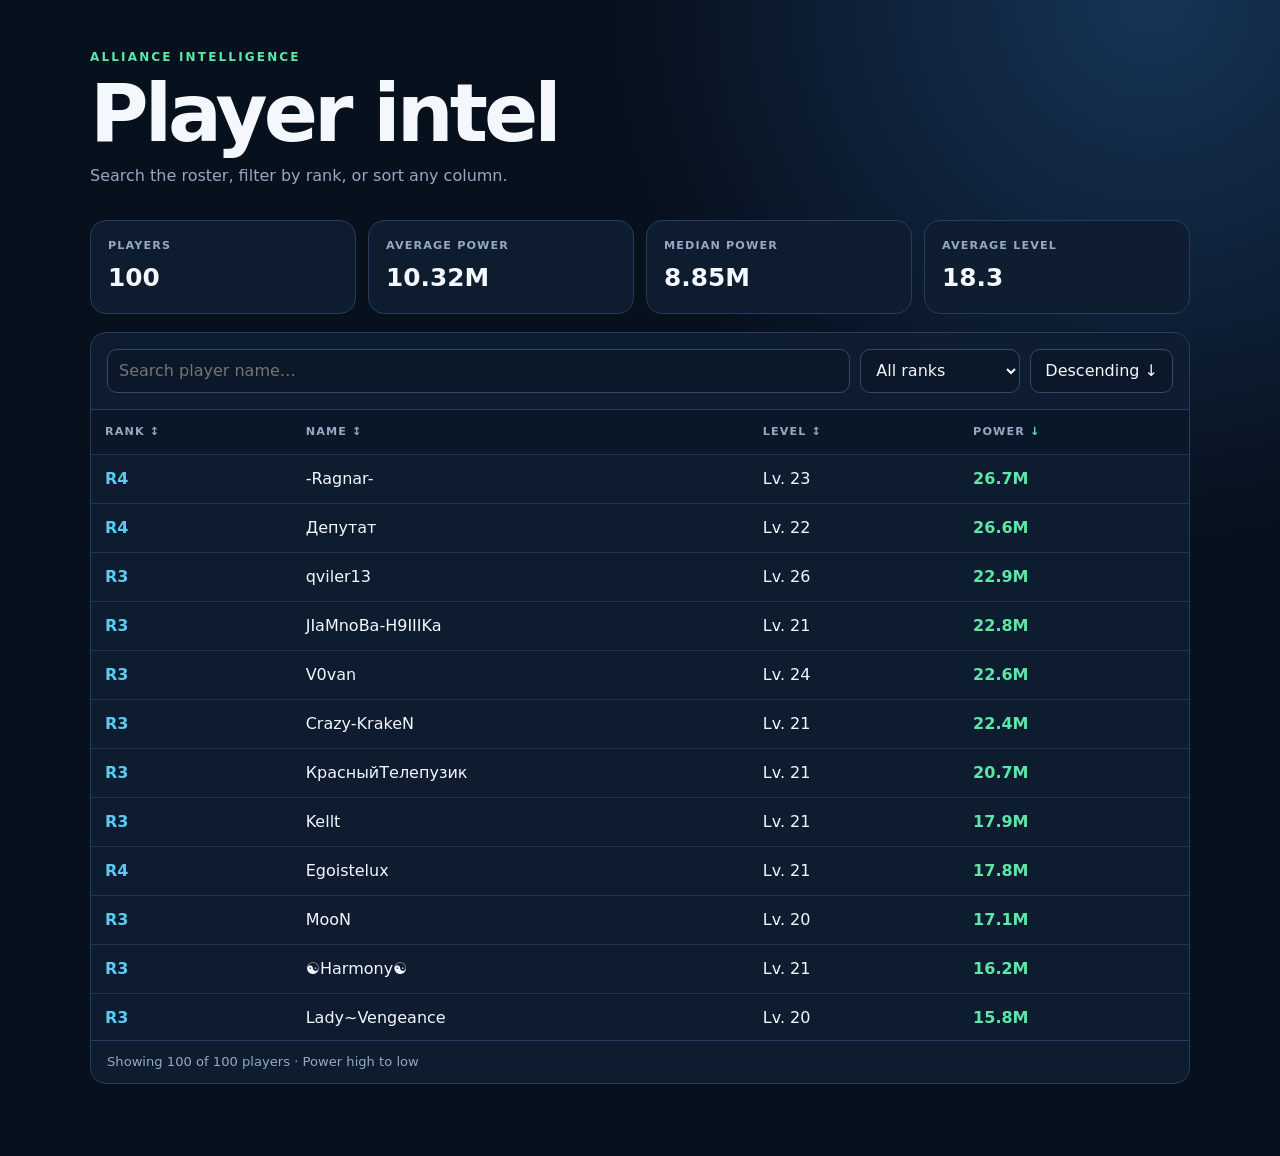
==== intel/index.html @ 38459a17 "Add sortable player intel page" ====
<!doctype html>
<html lang="en">
<head>
  <meta charset="utf-8">
  <meta name="viewport" content="width=device-width,initial-scale=1">
  <meta name="description" content="Sortable Z Route alliance player intel.">
  <link rel="icon" href="data:,">
  <title>Z Route Intel</title>
  <style>
    :root { color-scheme: dark; --bg:#07101d; --panel:#0f1d31; --line:#243c5d; --text:#f4f7fc; --muted:#95a8c4; --green:#5ee6a8; --cyan:#5bcaf2 }
    * { box-sizing:border-box }
    body { margin:0; min-width:320px; background:radial-gradient(circle at 90% 0, #173457 0, transparent 34rem),var(--bg); color:var(--text); font:16px/1.5 system-ui,-apple-system,"Segoe UI",sans-serif }
    main { width:min(1100px,calc(100% - 32px)); margin:auto; padding:48px 0 72px }
    .eyebrow { color:var(--green); font-size:.75rem; font-weight:800; letter-spacing:.18em; text-transform:uppercase }
    h1 { margin:8px 0 10px; font-size:clamp(2.5rem,7vw,5rem); line-height:1; letter-spacing:-.05em }
    .intro { margin:0 0 32px; color:var(--muted) }
    .metrics { display:grid; grid-template-columns:repeat(4,1fr); gap:12px; margin-bottom:18px }
    .metric,.panel { border:1px solid var(--line); border-radius:16px; background:rgba(15,29,49,.94) }
    .metric { padding:17px }
    .label { color:var(--muted); font-size:.7rem; font-weight:800; letter-spacing:.1em; text-transform:uppercase }
    .value { margin-top:4px; font-size:1.55rem; font-weight:800 }
    .panel { overflow:hidden }
    .controls { display:grid; grid-template-columns:minmax(180px,1fr) 160px auto; gap:10px; padding:16px; border-bottom:1px solid var(--line) }
    input,select,button { min-height:44px; border:1px solid #304b6c; border-radius:10px; background:#0b1829; color:var(--text); font:inherit }
    input,select { width:100%; padding:9px 11px }
    button { padding:9px 14px; cursor:pointer }
    button:hover { border-color:var(--cyan) }
    input:focus,select:focus,button:focus-visible { outline:2px solid var(--cyan); outline-offset:2px }
    .table-wrap { overflow:auto; max-height:70vh }
    table { width:100%; border-collapse:collapse; min-width:630px }
    th { position:sticky; top:0; z-index:1; padding:0; background:#0a1728; text-align:left }
    th button { width:100%; border:0; border-radius:0; background:transparent; color:var(--muted); font-size:.7rem; font-weight:800; letter-spacing:.1em; text-align:left; text-transform:uppercase }
    th button::after { content:" ↕" }
    th[aria-sort="ascending"] button::after { content:" ↑"; color:var(--green) }
    th[aria-sort="descending"] button::after { content:" ↓"; color:var(--green) }
    td { padding:12px 14px; border-top:1px solid #1d344f }
    tbody tr:hover { background:rgba(91,202,242,.05) }
    td:nth-child(3),td:nth-child(4) { font-variant-numeric:tabular-nums }
    .rank { color:var(--cyan); font-weight:800 }
    .power { color:var(--green); font-weight:750 }
    .status { margin:0; padding:11px 16px; border-top:1px solid var(--line); color:var(--muted); font-size:.82rem }
    .empty { padding:36px; color:var(--muted); text-align:center }
    @media (max-width:700px) { main{width:min(100% - 20px,1100px);padding-top:28px}.metrics{grid-template-columns:1fr 1fr}.controls{grid-template-columns:1fr 110px}.controls button{grid-column:1/-1}.table-wrap{max-height:none} }
  </style>
</head>
<body>
  <main>
    <div class="eyebrow">Alliance intelligence</div>
    <h1>Player intel</h1>
    <p class="intro">Search the roster, filter by rank, or sort any column.</p>

    <section class="metrics" aria-label="Roster metrics">
      <article class="metric"><div class="label">Players</div><div id="player-count" class="value"></div></article>
      <article class="metric"><div class="label">Average power</div><div id="average-power" class="value"></div></article>
      <article class="metric"><div class="label">Median power</div><div id="median-power" class="value"></div></article>
      <article class="metric"><div class="label">Average level</div><div id="average-level" class="value"></div></article>
    </section>

    <section class="panel" aria-label="Player roster">
      <div class="controls">
        <input id="search" type="search" placeholder="Search player name…" aria-label="Search player name">
        <select id="rank-filter" aria-label="Filter by rank">
          <option value="">All ranks</option><option>R5</option><option>R4</option><option>R3</option><option>R2</option><option>R1</option>
        </select>
        <button id="direction" type="button" aria-label="Reverse sort order">Descending ↓</button>
      </div>
      <div class="table-wrap">
        <table>
          <thead><tr>
            <th><button type="button" data-sort="rank">Rank</button></th>
            <th><button type="button" data-sort="name">Name</button></th>
            <th><button type="button" data-sort="level">Level</button></th>
            <th aria-sort="descending"><button type="button" data-sort="power">Power</button></th>
          </tr></thead>
          <tbody id="players"></tbody>
        </table>
      </div>
      <p id="status" class="status" aria-live="polite"></p>
    </section>
  </main>

  <script>
    const players = [
      ["R5","МатьСерверов~",20,12.4],
      ["R4","-Ragnar-",23,26.7],["R4","Egoistelux",21,17.8],["R4","Lordsnoy6",20,15.8],["R4","-Sunshine-",17,9.1],["R4","Депутат",22,26.6],
      ["R3","qviler13",26,22.9],["R3","Колчакъ",20,13.9],["R3","Виталик124",20,12.6],["R3","EHOT22",20,12.0],["R3","2Rist96",20,10.2],["R3","1Dark~King1",19,10.3],["R3","Yana163",19,8.0],["R3","AlexKiller",18,10.3],["R3","Легендарный",18,11.2],["R3","☯Harmony☯",21,16.2],["R3","Влад26",20,14.7],["R3","ViKki",20,9.5],["R3","Hooch",21,14.8],["R3","🤌Белочка🤌",19,11.8],["R3","САХАРОК161",20,13.2],["R3","денчик26",18,7.5],["R3","КрасныйТелепузик",21,20.7],["R3","Crazy-KrakeN",21,22.4],["R3","DenSibir",20,15.1],["R3","Lady~Vengeance",20,15.8],["R3","Egoistkalux",18,10.0],["R3","Мэмфис",18,12.6],["R3","MooN",20,17.1],["R3","V0van",24,22.6],["R3","TopOneSNG",18,6.1],["R3","харашо",17,9.2],["R3","Семь",20,14.9],["R3","Пилигрим",20,11.0],["R3","GROZZ",20,11.5],["R3","Kellt",21,17.9],["R3","Кот-Капоне🤝",18,6.8],["R3","JIaMnoBa-H9IIIKa",21,22.8],["R3","MONTER",19,11.9],["R3","Пулька-Шпулька",19,8.6],["R3","opexu",18,6.6],["R3","-PRETORIAN-",20,13.1],["R3","Artesska",18,8.4],["R3","Ruslan4ik228",18,12.8],["R3","alex6419",17,9.6],
      ["R2","♔ØŁ乇G♔",18,8.1],["R2","Bastian",18,5.3],["R2","Tirr",16,7.5],["R2","Шиш1986",15,8.3],["R2","MYROMEC",17,5.5],["R2","Egoist61",19,5.2],["R2","MonsterEnergy031",18,8.7],["R2","путятя",18,6.3],["R2","blikmax",19,9.2],["R2","АНАТОЛИЙ44",17,7.8],["R2","PIWTIPIWPIW",17,8.4],["R2","МакаЧленс",17,7.7],["R2","Kristinkka",15,4.9],["R2","кофеιη",16,4.3],["R2","Ömer16",18,8.1],["R2","NSA26",17,5.6],["R2","VezdexoD",17,10.4],["R2","Ромарио1987",18,7.3],["R2","•SunRay•",18,8.4],["R2","Alexbro",18,6.2],["R2","DIZELL",18,8.0],["R2","Umbrella",17,5.4],["R2","9миля",16,6.7],["R2","incitanem",20,12.1],["R2","тремар",18,10.4],["R2","Dobruy",20,10.8],["R2","Дминко",15,7.7],["R2","22ОТБМП55Бр",15,5.1],["R2","♔ARHØNT♔",17,5.8],["R2","Кэкусик",17,10.4],["R2","Колумб-Псков",19,6.2],["R2","says",18,6.5],
      ["R1","drKsen",21,15.2],["R1","VIsion",18,11.0],["R1","гнутый",18,6.3],["R1","MaríaAmarilla",17,8.6],["R1","горемуж",16,7.1],["R1","Tre3d3",15,7.4],["R1","dyhbvdfg",15,7.4],["R1","Noname669",17,7.3],["R1","meoook",15,4.6],["R1","татарин23408",19,10.0],["R1","ToKio",18,6.1],["R1","DrKiss",16,6.5],["R1","Karatel777",10,2.6],["R1","V1rtyoZ",20,15.1],["R1","Fenrir1488",17,9.9],["R1","SoriuGared",15,7.3],["R1","kbpf77",16,4.4],["R1","черныйкот",16,7.7],["R1","Ruha°",16,5.4],["R1","Evgenk0",15,6.0],["R1","Bizon33",17,5.9],["R1","Шершавый",17,9.0],["R1","Kulik72",17,8.0]
    ].map(([rank,name,level,power]) => ({rank,name,level,power}));

    const $ = id => document.getElementById(id);
    const powers = players.map(player => player.power).sort((a,b) => a-b);
    const average = values => values.reduce((sum,value) => sum + value,0) / values.length;
    const median = values => (values[(values.length - 1) >> 1] + values[values.length >> 1]) / 2;
    const power = value => `${value.toLocaleString(undefined,{maximumFractionDigits:2})}M`;
    let sort = "power", descending = true;

    if (players.length !== 100 || average(powers) !== 10.321 || median(powers) !== 8.85) throw new Error("Intel data self-check failed");
    $("player-count").textContent = players.length;
    $("average-power").textContent = power(average(powers));
    $("median-power").textContent = power(median(powers));
    $("average-level").textContent = average(players.map(player => player.level)).toFixed(1);

    function render() {
      const query = $("search").value.trim().toLocaleLowerCase();
      const rank = $("rank-filter").value;
      const visible = players.filter(player => (!rank || player.rank === rank) && (!query || player.name.toLocaleLowerCase().includes(query)));
      const direction = descending ? -1 : 1;
      visible.sort((a,b) => direction * (sort === "name" ? a.name.localeCompare(b.name) : sort === "rank" ? Number(a.rank.slice(1)) - Number(b.rank.slice(1)) : a[sort] - b[sort]) || a.name.localeCompare(b.name));
      $("players").innerHTML = visible.length ? visible.map(player => `<tr><td class="rank">${player.rank}</td><td></td><td>Lv. ${player.level}</td><td class="power">${power(player.power)}</td></tr>`).join("") : `<tr><td class="empty" colspan="4">No players match.</td></tr>`;
      visible.forEach((player,index) => $("players").rows[index].cells[1].textContent = player.name);
      $("status").textContent = `Showing ${visible.length} of ${players.length} players · ${sort[0].toUpperCase() + sort.slice(1)} ${descending ? "high to low" : "low to high"}`;
      document.querySelectorAll("th").forEach(th => th.removeAttribute("aria-sort"));
      document.querySelector(`[data-sort="${sort}"]`).parentElement.setAttribute("aria-sort",descending ? "descending" : "ascending");
      $("direction").textContent = descending ? "Descending ↓" : "Ascending ↑";
    }

    document.querySelectorAll("[data-sort]").forEach(button => button.addEventListener("click",() => {
      if (sort === button.dataset.sort) descending = !descending;
      else { sort = button.dataset.sort; descending = sort !== "name"; }
      render();
    }));
    $("direction").addEventListener("click",() => { descending = !descending; render(); });
    $("search").addEventListener("input",render);
    $("rank-filter").addEventListener("change",render);
    render();
  </script>
</body>
</html>
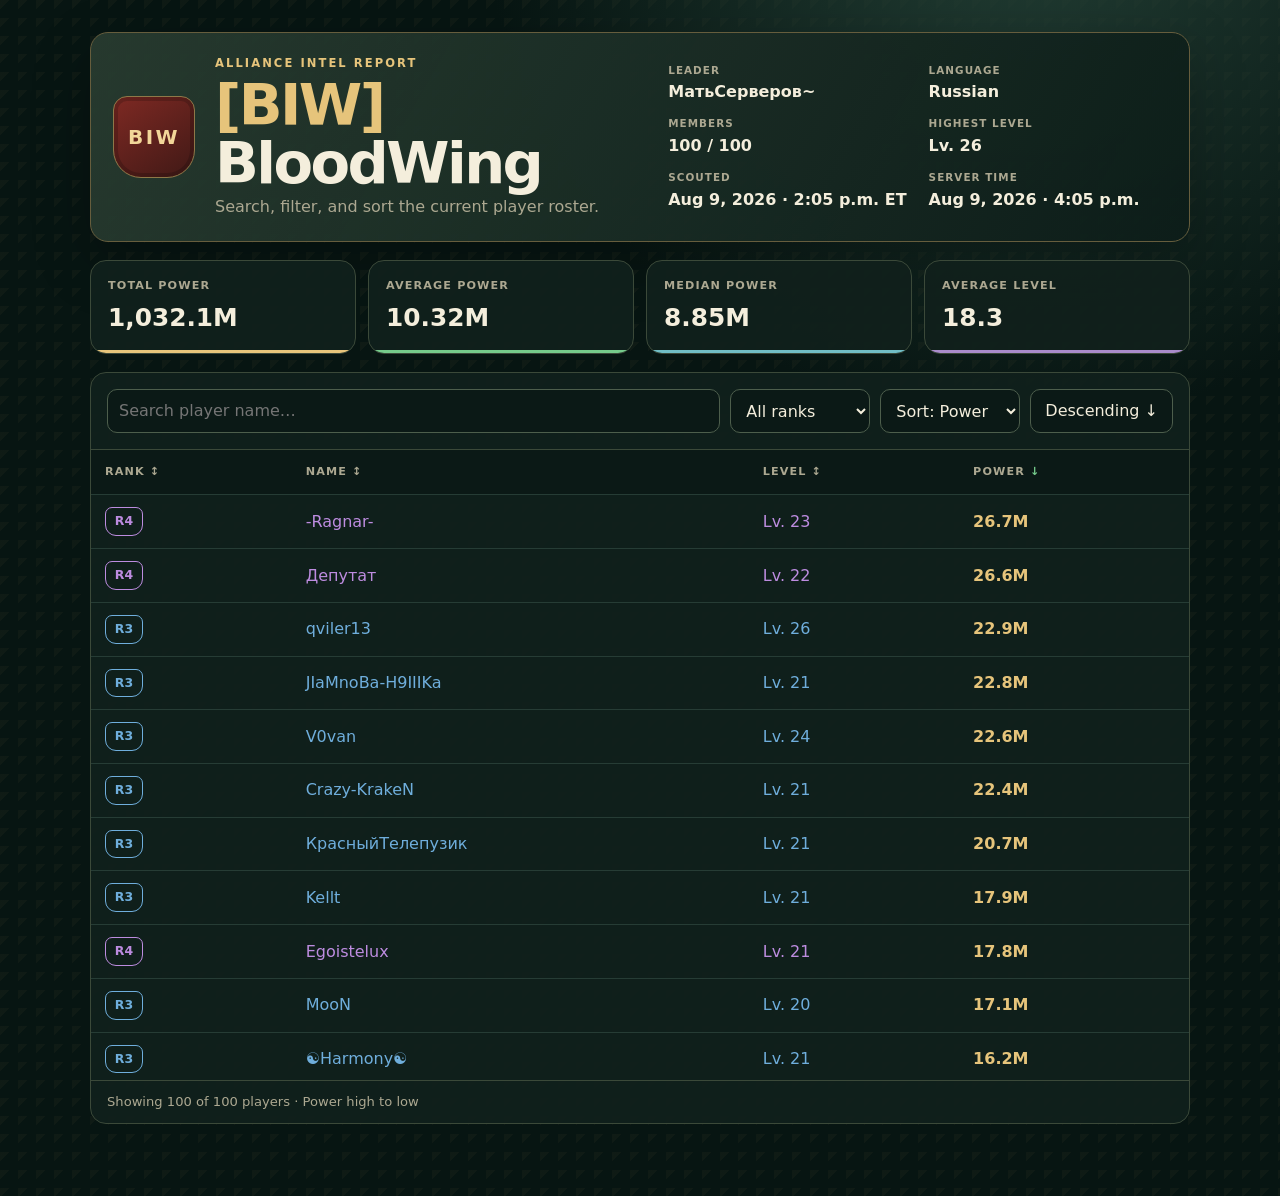
==== commit 9b42d766: "Improve mobile alliance intel design" ====
--- a/intel/index.html
+++ b/intel/index.html
@@ -3,54 +3,102 @@
 <head>
   <meta charset="utf-8">
   <meta name="viewport" content="width=device-width,initial-scale=1">
-  <meta name="description" content="Sortable Z Route alliance player intel.">
+  <meta name="description" content="Sortable BloodWing alliance player intel for Z Route.">
   <link rel="icon" href="data:,">
-  <title>Z Route Intel</title>
+  <title>[BIW] BloodWing Alliance Intel</title>
   <style>
-    :root { color-scheme: dark; --bg:#07101d; --panel:#0f1d31; --line:#243c5d; --text:#f4f7fc; --muted:#95a8c4; --green:#5ee6a8; --cyan:#5bcaf2 }
+    :root { color-scheme: dark; --bg:#071512; --panel:#10201c; --panel-2:#152923; --line:#3b4939; --text:#f4eedc; --muted:#aca891; --gold:#e6c47b; --green:#75ca8b; --cyan:#70bdc5 }
     * { box-sizing:border-box }
-    body { margin:0; min-width:320px; background:radial-gradient(circle at 90% 0, #173457 0, transparent 34rem),var(--bg); color:var(--text); font:16px/1.5 system-ui,-apple-system,"Segoe UI",sans-serif }
-    main { width:min(1100px,calc(100% - 32px)); margin:auto; padding:48px 0 72px }
-    .eyebrow { color:var(--green); font-size:.75rem; font-weight:800; letter-spacing:.18em; text-transform:uppercase }
-    h1 { margin:8px 0 10px; font-size:clamp(2.5rem,7vw,5rem); line-height:1; letter-spacing:-.05em }
-    .intro { margin:0 0 32px; color:var(--muted) }
+    html { overflow-x:hidden }
+    body { margin:0; min-width:320px; background:radial-gradient(circle at 80% -10%,#244036 0,transparent 34rem),linear-gradient(135deg,rgba(230,196,123,.035) 25%,transparent 25%) 0 0/18px 18px,var(--bg); color:var(--text); font:16px/1.5 system-ui,-apple-system,"Segoe UI",sans-serif }
+    main { width:min(1100px,calc(100% - 32px)); margin:auto; padding:32px 0 72px }
+    .masthead { display:grid; grid-template-columns:auto 1fr auto; gap:20px; align-items:center; margin-bottom:18px; padding:22px; border:1px solid #665d3d; border-radius:18px; background:linear-gradient(120deg,rgba(39,58,47,.98),rgba(12,29,25,.96)); box-shadow:0 20px 60px rgba(0,0,0,.24) }
+    .insignia { display:grid; width:82px; height:82px; place-items:center; border:1px solid #8e7848; border-radius:14px 14px 28px 28px; background:linear-gradient(145deg,#7e2923,#401916); color:#f2d699; font-size:1.25rem; font-weight:900; letter-spacing:.12em; box-shadow:inset 0 0 0 4px rgba(0,0,0,.18) }
+    .eyebrow { color:var(--gold); font-size:.72rem; font-weight:850; letter-spacing:.18em; text-transform:uppercase }
+    h1 { margin:5px 0 3px; font-size:clamp(2rem,5vw,3.6rem); line-height:1; letter-spacing:-.045em }
+    h1 span { color:var(--gold) }
+    .intro { margin:0; color:var(--muted) }
+    .identity { display:grid; grid-template-columns:repeat(2,minmax(110px,1fr)); gap:12px 22px; margin:0 }
+    .identity div { min-width:0 }
+    .identity dt { color:var(--muted); font-size:.65rem; font-weight:800; letter-spacing:.1em; text-transform:uppercase }
+    .identity dd { margin:2px 0 0; font-weight:800; overflow-wrap:anywhere }
     .metrics { display:grid; grid-template-columns:repeat(4,1fr); gap:12px; margin-bottom:18px }
-    .metric,.panel { border:1px solid var(--line); border-radius:16px; background:rgba(15,29,49,.94) }
-    .metric { padding:17px }
+    .metric,.panel { border:1px solid var(--line); border-radius:16px; background:rgba(16,32,28,.95) }
+    .metric { position:relative; overflow:hidden; padding:17px }
+    .metric::after { content:""; position:absolute; inset:auto 0 0; height:3px; background:var(--gold) }
+    .metric:nth-child(2)::after { background:var(--green) }
+    .metric:nth-child(3)::after { background:var(--cyan) }
+    .metric:nth-child(4)::after { background:#a88bca }
     .label { color:var(--muted); font-size:.7rem; font-weight:800; letter-spacing:.1em; text-transform:uppercase }
     .value { margin-top:4px; font-size:1.55rem; font-weight:800 }
     .panel { overflow:hidden }
-    .controls { display:grid; grid-template-columns:minmax(180px,1fr) 160px auto; gap:10px; padding:16px; border-bottom:1px solid var(--line) }
-    input,select,button { min-height:44px; border:1px solid #304b6c; border-radius:10px; background:#0b1829; color:var(--text); font:inherit }
+    .controls { display:grid; grid-template-columns:minmax(180px,1fr) 140px 140px auto; gap:10px; padding:16px; border-bottom:1px solid var(--line) }
+    input,select,button { min-width:0; min-height:44px; border:1px solid #4d5e4c; border-radius:10px; background:#0b1916; color:var(--text); font:inherit }
     input,select { width:100%; padding:9px 11px }
     button { padding:9px 14px; cursor:pointer }
-    button:hover { border-color:var(--cyan) }
+    button:hover { border-color:var(--gold) }
     input:focus,select:focus,button:focus-visible { outline:2px solid var(--cyan); outline-offset:2px }
-    .table-wrap { overflow:auto; max-height:70vh }
-    table { width:100%; border-collapse:collapse; min-width:630px }
-    th { position:sticky; top:0; z-index:1; padding:0; background:#0a1728; text-align:left }
+    .table-wrap { overflow-y:auto; max-height:70vh }
+    table { width:100%; border-collapse:collapse }
+    th { position:sticky; top:0; z-index:1; padding:0; background:#0b1916; text-align:left }
     th button { width:100%; border:0; border-radius:0; background:transparent; color:var(--muted); font-size:.7rem; font-weight:800; letter-spacing:.1em; text-align:left; text-transform:uppercase }
     th button::after { content:" ↕" }
     th[aria-sort="ascending"] button::after { content:" ↑"; color:var(--green) }
     th[aria-sort="descending"] button::after { content:" ↓"; color:var(--green) }
-    td { padding:12px 14px; border-top:1px solid #1d344f }
-    tbody tr:hover { background:rgba(91,202,242,.05) }
+    td { padding:12px 14px; border-top:1px solid #263c35 }
+    tbody tr:hover { background:rgba(230,196,123,.04) }
     td:nth-child(3),td:nth-child(4) { font-variant-numeric:tabular-nums }
-    .rank { color:var(--cyan); font-weight:800 }
-    .power { color:var(--green); font-weight:750 }
+    .rank span { display:inline-grid; min-width:38px; padding:4px 7px; place-items:center; border:1px solid currentColor; border-radius:7px 7px 11px 11px; font-size:.78rem; font-weight:900 }
+    .rank-r5 { color:#e1bd54 }.rank-r4 { color:#bd8ce0 }.rank-r3 { color:#6faedc }.rank-r2 { color:#db9a43 }.rank-r1 { color:#d46b5f }
+    .power { color:var(--gold); font-weight:800 }
     .status { margin:0; padding:11px 16px; border-top:1px solid var(--line); color:var(--muted); font-size:.82rem }
     .empty { padding:36px; color:var(--muted); text-align:center }
-    @media (max-width:700px) { main{width:min(100% - 20px,1100px);padding-top:28px}.metrics{grid-template-columns:1fr 1fr}.controls{grid-template-columns:1fr 110px}.controls button{grid-column:1/-1}.table-wrap{max-height:none} }
+    @media (max-width:800px) { .masthead{grid-template-columns:auto 1fr}.identity{grid-column:1/-1;grid-template-columns:repeat(4,1fr)} }
+    @media (max-width:700px) {
+      main { width:min(100% - 20px,1100px); padding:10px 0 48px }
+      .masthead { grid-template-columns:62px 1fr; gap:14px; padding:16px }
+      .insignia { width:62px; height:66px; font-size:.95rem }
+      h1 { font-size:clamp(1.75rem,9vw,2.5rem) }
+      .intro { font-size:.88rem }
+      .identity { grid-template-columns:1fr 1fr; gap:10px 14px; padding-top:4px; border-top:1px solid var(--line) }
+      .metrics { grid-template-columns:1fr 1fr; gap:8px }
+      .metric { padding:14px }.value { font-size:1.3rem }
+      .controls { grid-template-columns:1fr 1fr; gap:8px; padding:12px }
+      .controls input { grid-column:1/-1 }.controls button { grid-column:1/-1 }
+      .table-wrap { max-height:none; overflow:visible; padding:10px }
+      table,tbody { display:block; width:100% }
+      thead { position:absolute; width:1px; height:1px; padding:0; margin:-1px; overflow:hidden; clip:rect(0,0,0,0); white-space:nowrap; border:0 }
+      tbody { display:grid; gap:8px }
+      tbody tr { display:grid; min-width:0; grid-template-columns:auto minmax(0,1fr) auto; grid-template-areas:"rank name power" "rank level power"; gap:1px 10px; align-items:center; padding:11px 12px; border:1px solid #334a42; border-left:3px solid var(--rank-color,#53665d); border-radius:12px; background:var(--panel-2) }
+      tbody tr.rank-r5 { --rank-color:#e1bd54 } tbody tr.rank-r4 { --rank-color:#bd8ce0 } tbody tr.rank-r3 { --rank-color:#6faedc } tbody tr.rank-r2 { --rank-color:#db9a43 } tbody tr.rank-r1 { --rank-color:#d46b5f }
+      td { min-width:0; padding:0; border:0 }
+      td:nth-child(1) { grid-area:rank } td:nth-child(2) { grid-area:name; overflow-wrap:anywhere; font-weight:750 } td:nth-child(3) { grid-area:level; color:var(--muted); font-size:.82rem } td:nth-child(4) { grid-area:power; text-align:right }
+      .empty { display:block; padding:28px; text-align:center }
+      .status { padding:11px 12px }
+    }
   </style>
 </head>
 <body>
   <main>
-    <div class="eyebrow">Alliance intelligence</div>
-    <h1>Player intel</h1>
-    <p class="intro">Search the roster, filter by rank, or sort any column.</p>
+    <header class="masthead">
+      <div class="insignia" aria-hidden="true">BIW</div>
+      <div>
+        <div class="eyebrow">Alliance intel report</div>
+        <h1><span>[BIW]</span> BloodWing</h1>
+        <p class="intro">Search, filter, and sort the current player roster.</p>
+      </div>
+      <dl class="identity">
+        <div><dt>Leader</dt><dd>МатьСерверов~</dd></div>
+        <div><dt>Language</dt><dd>Russian</dd></div>
+        <div><dt>Members</dt><dd>100 / 100</dd></div>
+        <div><dt>Highest level</dt><dd>Lv. 26</dd></div>
+        <div><dt>Scouted</dt><dd>Aug 9, 2026 · 2:05 p.m. ET</dd></div>
+        <div><dt>Server time</dt><dd>Aug 9, 2026 · 4:05 p.m.</dd></div>
+      </dl>
+    </header>
 
     <section class="metrics" aria-label="Roster metrics">
-      <article class="metric"><div class="label">Players</div><div id="player-count" class="value"></div></article>
+      <article class="metric"><div class="label">Total power</div><div id="total-power" class="value"></div></article>
       <article class="metric"><div class="label">Average power</div><div id="average-power" class="value"></div></article>
       <article class="metric"><div class="label">Median power</div><div id="median-power" class="value"></div></article>
       <article class="metric"><div class="label">Average level</div><div id="average-level" class="value"></div></article>
@@ -61,6 +109,9 @@
         <input id="search" type="search" placeholder="Search player name…" aria-label="Search player name">
         <select id="rank-filter" aria-label="Filter by rank">
           <option value="">All ranks</option><option>R5</option><option>R4</option><option>R3</option><option>R2</option><option>R1</option>
+        </select>
+        <select id="sort-by" aria-label="Sort players by">
+          <option value="power">Sort: Power</option><option value="level">Sort: Level</option><option value="rank">Sort: Rank</option><option value="name">Sort: Name</option>
         </select>
         <button id="direction" type="button" aria-label="Reverse sort order">Descending ↓</button>
       </div>
@@ -96,7 +147,7 @@
     let sort = "power", descending = true;
 
     if (players.length !== 100 || average(powers) !== 10.321 || median(powers) !== 8.85) throw new Error("Intel data self-check failed");
-    $("player-count").textContent = players.length;
+    $("total-power").textContent = power(powers.reduce((sum,value) => sum + value,0));
     $("average-power").textContent = power(average(powers));
     $("median-power").textContent = power(median(powers));
     $("average-level").textContent = average(players.map(player => player.level)).toFixed(1);
@@ -107,11 +158,12 @@
       const visible = players.filter(player => (!rank || player.rank === rank) && (!query || player.name.toLocaleLowerCase().includes(query)));
       const direction = descending ? -1 : 1;
       visible.sort((a,b) => direction * (sort === "name" ? a.name.localeCompare(b.name) : sort === "rank" ? Number(a.rank.slice(1)) - Number(b.rank.slice(1)) : a[sort] - b[sort]) || a.name.localeCompare(b.name));
-      $("players").innerHTML = visible.length ? visible.map(player => `<tr><td class="rank">${player.rank}</td><td></td><td>Lv. ${player.level}</td><td class="power">${power(player.power)}</td></tr>`).join("") : `<tr><td class="empty" colspan="4">No players match.</td></tr>`;
+      $("players").innerHTML = visible.length ? visible.map(player => `<tr class="rank-${player.rank.toLowerCase()}"><td class="rank rank-${player.rank.toLowerCase()}"><span>${player.rank}</span></td><td></td><td>Lv. ${player.level}</td><td class="power">${power(player.power)}</td></tr>`).join("") : `<tr><td class="empty" colspan="4">No players match.</td></tr>`;
       visible.forEach((player,index) => $("players").rows[index].cells[1].textContent = player.name);
       $("status").textContent = `Showing ${visible.length} of ${players.length} players · ${sort[0].toUpperCase() + sort.slice(1)} ${descending ? "high to low" : "low to high"}`;
       document.querySelectorAll("th").forEach(th => th.removeAttribute("aria-sort"));
       document.querySelector(`[data-sort="${sort}"]`).parentElement.setAttribute("aria-sort",descending ? "descending" : "ascending");
+      $("sort-by").value = sort;
       $("direction").textContent = descending ? "Descending ↓" : "Ascending ↑";
     }
 
@@ -120,6 +172,7 @@
       else { sort = button.dataset.sort; descending = sort !== "name"; }
       render();
     }));
+    $("sort-by").addEventListener("change",event => { sort = event.target.value; descending = sort !== "name"; render(); });
     $("direction").addEventListener("click",() => { descending = !descending; render(); });
     $("search").addEventListener("input",render);
     $("rank-filter").addEventListener("change",render);
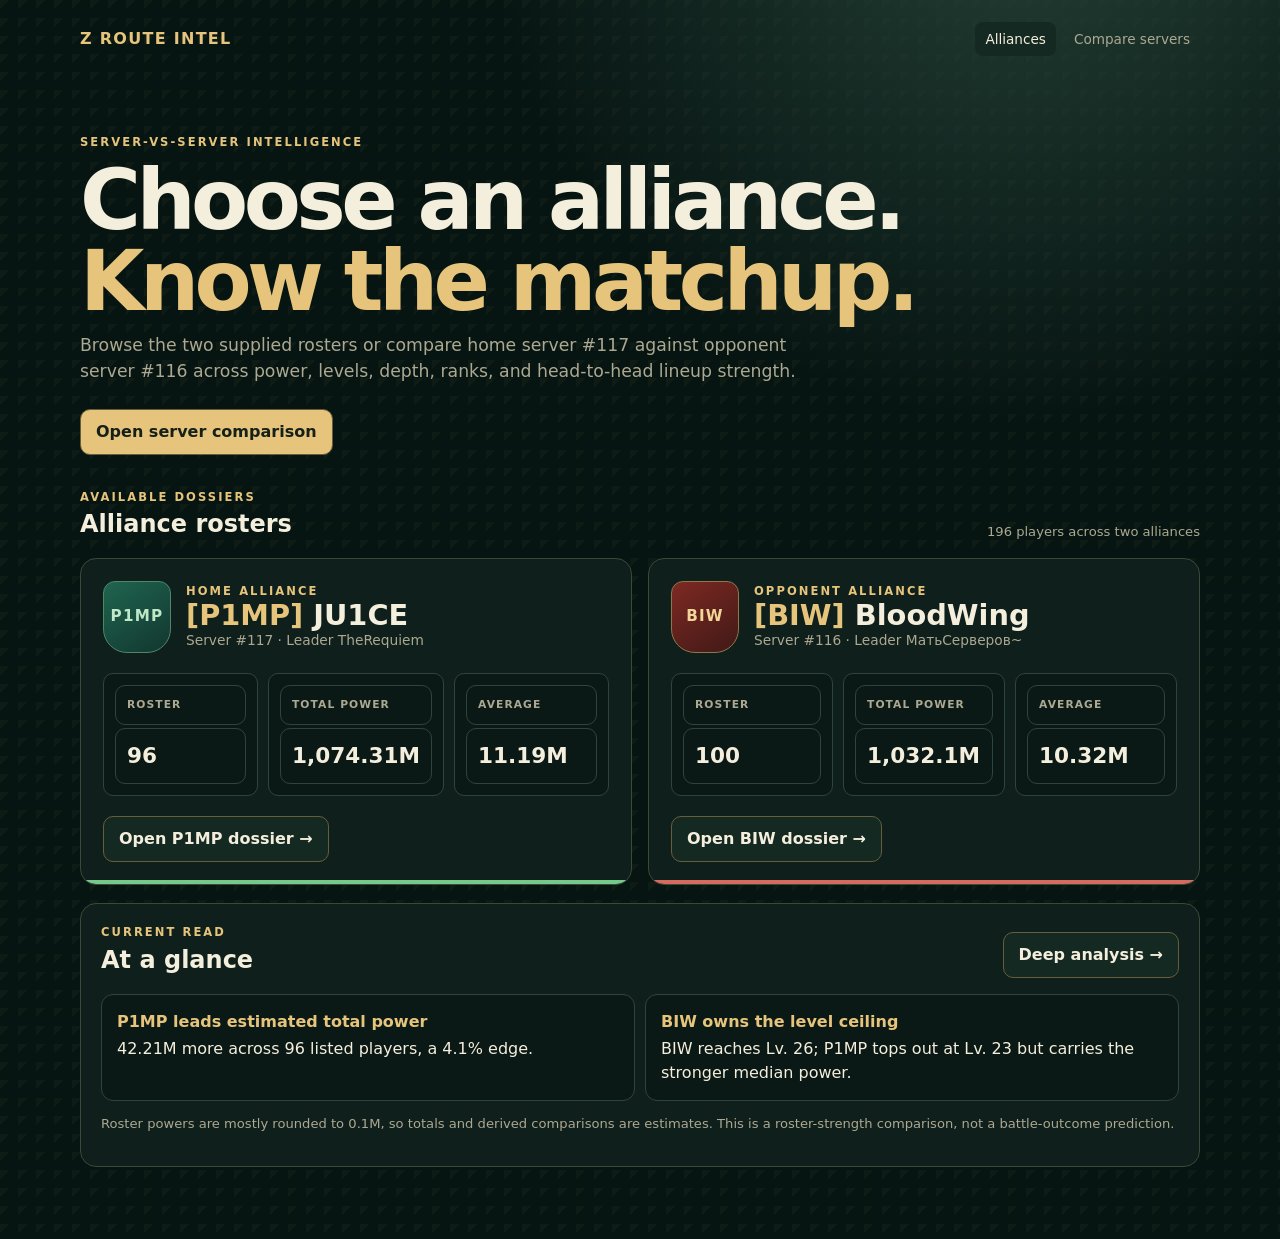
==== commit 6a75a137: "Add multi-alliance server comparison" ====
--- a/intel/index.html
+++ b/intel/index.html
@@ -3,180 +3,59 @@
 <head>
   <meta charset="utf-8">
   <meta name="viewport" content="width=device-width,initial-scale=1">
-  <meta name="description" content="Sortable BloodWing alliance player intel for Z Route.">
+  <meta name="description" content="Z Route server-vs-server alliance intelligence.">
   <link rel="icon" href="data:,">
-  <title>[BIW] BloodWing Alliance Intel</title>
-  <style>
-    :root { color-scheme: dark; --bg:#071512; --panel:#10201c; --panel-2:#152923; --line:#3b4939; --text:#f4eedc; --muted:#aca891; --gold:#e6c47b; --green:#75ca8b; --cyan:#70bdc5 }
-    * { box-sizing:border-box }
-    html { overflow-x:hidden }
-    body { margin:0; min-width:320px; background:radial-gradient(circle at 80% -10%,#244036 0,transparent 34rem),linear-gradient(135deg,rgba(230,196,123,.035) 25%,transparent 25%) 0 0/18px 18px,var(--bg); color:var(--text); font:16px/1.5 system-ui,-apple-system,"Segoe UI",sans-serif }
-    main { width:min(1100px,calc(100% - 32px)); margin:auto; padding:32px 0 72px }
-    .masthead { display:grid; grid-template-columns:auto 1fr auto; gap:20px; align-items:center; margin-bottom:18px; padding:22px; border:1px solid #665d3d; border-radius:18px; background:linear-gradient(120deg,rgba(39,58,47,.98),rgba(12,29,25,.96)); box-shadow:0 20px 60px rgba(0,0,0,.24) }
-    .insignia { display:grid; width:82px; height:82px; place-items:center; border:1px solid #8e7848; border-radius:14px 14px 28px 28px; background:linear-gradient(145deg,#7e2923,#401916); color:#f2d699; font-size:1.25rem; font-weight:900; letter-spacing:.12em; box-shadow:inset 0 0 0 4px rgba(0,0,0,.18) }
-    .eyebrow { color:var(--gold); font-size:.72rem; font-weight:850; letter-spacing:.18em; text-transform:uppercase }
-    h1 { margin:5px 0 3px; font-size:clamp(2rem,5vw,3.6rem); line-height:1; letter-spacing:-.045em }
-    h1 span { color:var(--gold) }
-    .intro { margin:0; color:var(--muted) }
-    .identity { display:grid; grid-template-columns:repeat(2,minmax(110px,1fr)); gap:12px 22px; margin:0 }
-    .identity div { min-width:0 }
-    .identity dt { color:var(--muted); font-size:.65rem; font-weight:800; letter-spacing:.1em; text-transform:uppercase }
-    .identity dd { margin:2px 0 0; font-weight:800; overflow-wrap:anywhere }
-    .metrics { display:grid; grid-template-columns:repeat(4,1fr); gap:12px; margin-bottom:18px }
-    .metric,.panel { border:1px solid var(--line); border-radius:16px; background:rgba(16,32,28,.95) }
-    .metric { position:relative; overflow:hidden; padding:17px }
-    .metric::after { content:""; position:absolute; inset:auto 0 0; height:3px; background:var(--gold) }
-    .metric:nth-child(2)::after { background:var(--green) }
-    .metric:nth-child(3)::after { background:var(--cyan) }
-    .metric:nth-child(4)::after { background:#a88bca }
-    .label { color:var(--muted); font-size:.7rem; font-weight:800; letter-spacing:.1em; text-transform:uppercase }
-    .value { margin-top:4px; font-size:1.55rem; font-weight:800 }
-    .panel { overflow:hidden }
-    .controls { display:grid; grid-template-columns:minmax(180px,1fr) 140px 140px auto; gap:10px; padding:16px; border-bottom:1px solid var(--line) }
-    input,select,button { min-width:0; min-height:44px; border:1px solid #4d5e4c; border-radius:10px; background:#0b1916; color:var(--text); font:inherit }
-    input,select { width:100%; padding:9px 11px }
-    button { padding:9px 14px; cursor:pointer }
-    button:hover { border-color:var(--gold) }
-    input:focus,select:focus,button:focus-visible { outline:2px solid var(--cyan); outline-offset:2px }
-    .table-wrap { overflow-y:auto; max-height:70vh }
-    table { width:100%; border-collapse:collapse }
-    th { position:sticky; top:0; z-index:1; padding:0; background:#0b1916; text-align:left }
-    th button { width:100%; border:0; border-radius:0; background:transparent; color:var(--muted); font-size:.7rem; font-weight:800; letter-spacing:.1em; text-align:left; text-transform:uppercase }
-    th button::after { content:" ↕" }
-    th[aria-sort="ascending"] button::after { content:" ↑"; color:var(--green) }
-    th[aria-sort="descending"] button::after { content:" ↓"; color:var(--green) }
-    td { padding:12px 14px; border-top:1px solid #263c35 }
-    tbody tr:hover { background:rgba(230,196,123,.04) }
-    td:nth-child(3),td:nth-child(4) { font-variant-numeric:tabular-nums }
-    .rank span { display:inline-grid; min-width:38px; padding:4px 7px; place-items:center; border:1px solid currentColor; border-radius:7px 7px 11px 11px; font-size:.78rem; font-weight:900 }
-    .rank-r5 { color:#e1bd54 }.rank-r4 { color:#bd8ce0 }.rank-r3 { color:#6faedc }.rank-r2 { color:#db9a43 }.rank-r1 { color:#d46b5f }
-    .power { color:var(--gold); font-weight:800 }
-    .status { margin:0; padding:11px 16px; border-top:1px solid var(--line); color:var(--muted); font-size:.82rem }
-    .empty { padding:36px; color:var(--muted); text-align:center }
-    @media (max-width:800px) { .masthead{grid-template-columns:auto 1fr}.identity{grid-column:1/-1;grid-template-columns:repeat(4,1fr)} }
-    @media (max-width:700px) {
-      main { width:min(100% - 20px,1100px); padding:10px 0 48px }
-      .masthead { grid-template-columns:62px 1fr; gap:14px; padding:16px }
-      .insignia { width:62px; height:66px; font-size:.95rem }
-      h1 { font-size:clamp(1.75rem,9vw,2.5rem) }
-      .intro { font-size:.88rem }
-      .identity { grid-template-columns:1fr 1fr; gap:10px 14px; padding-top:4px; border-top:1px solid var(--line) }
-      .metrics { grid-template-columns:1fr 1fr; gap:8px }
-      .metric { padding:14px }.value { font-size:1.3rem }
-      .controls { grid-template-columns:1fr 1fr; gap:8px; padding:12px }
-      .controls input { grid-column:1/-1 }.controls button { grid-column:1/-1 }
-      .table-wrap { max-height:none; overflow:visible; padding:10px }
-      table,tbody { display:block; width:100% }
-      thead { position:absolute; width:1px; height:1px; padding:0; margin:-1px; overflow:hidden; clip:rect(0,0,0,0); white-space:nowrap; border:0 }
-      tbody { display:grid; gap:8px }
-      tbody tr { display:grid; min-width:0; grid-template-columns:auto minmax(0,1fr) auto; grid-template-areas:"rank name power" "rank level power"; gap:1px 10px; align-items:center; padding:11px 12px; border:1px solid #334a42; border-left:3px solid var(--rank-color,#53665d); border-radius:12px; background:var(--panel-2) }
-      tbody tr.rank-r5 { --rank-color:#e1bd54 } tbody tr.rank-r4 { --rank-color:#bd8ce0 } tbody tr.rank-r3 { --rank-color:#6faedc } tbody tr.rank-r2 { --rank-color:#db9a43 } tbody tr.rank-r1 { --rank-color:#d46b5f }
-      td { min-width:0; padding:0; border:0 }
-      td:nth-child(1) { grid-area:rank } td:nth-child(2) { grid-area:name; overflow-wrap:anywhere; font-weight:750 } td:nth-child(3) { grid-area:level; color:var(--muted); font-size:.82rem } td:nth-child(4) { grid-area:power; text-align:right }
-      .empty { display:block; padding:28px; text-align:center }
-      .status { padding:11px 12px }
-    }
-  </style>
+  <link rel="stylesheet" href="styles.css">
+  <title>Z Route Alliance Intel</title>
 </head>
 <body>
-  <main>
-    <header class="masthead">
-      <div class="insignia" aria-hidden="true">BIW</div>
-      <div>
-        <div class="eyebrow">Alliance intel report</div>
-        <h1><span>[BIW]</span> BloodWing</h1>
-        <p class="intro">Search, filter, and sort the current player roster.</p>
-      </div>
-      <dl class="identity">
-        <div><dt>Leader</dt><dd>МатьСерверов~</dd></div>
-        <div><dt>Language</dt><dd>Russian</dd></div>
-        <div><dt>Members</dt><dd>100 / 100</dd></div>
-        <div><dt>Highest level</dt><dd>Lv. 26</dd></div>
-        <div><dt>Scouted</dt><dd>Aug 9, 2026 · 2:05 p.m. ET</dd></div>
-        <div><dt>Server time</dt><dd>Aug 9, 2026 · 4:05 p.m.</dd></div>
-      </dl>
-    </header>
+  <header class="shell site-head">
+    <a class="brand" href="./">Z ROUTE INTEL</a>
+    <nav class="nav" aria-label="Intel navigation">
+      <a href="./" aria-current="page">Alliances</a>
+      <a href="compare/">Compare servers</a>
+    </nav>
+  </header>
 
-    <section class="metrics" aria-label="Roster metrics">
-      <article class="metric"><div class="label">Total power</div><div id="total-power" class="value"></div></article>
-      <article class="metric"><div class="label">Average power</div><div id="average-power" class="value"></div></article>
-      <article class="metric"><div class="label">Median power</div><div id="median-power" class="value"></div></article>
-      <article class="metric"><div class="label">Average level</div><div id="average-level" class="value"></div></article>
+  <main class="shell">
+    <section class="hero">
+      <div class="eyebrow">Server-vs-server intelligence</div>
+      <h1>Choose an alliance.<br><span>Know the matchup.</span></h1>
+      <p class="lede">Browse the two supplied rosters or compare home server #117 against opponent server #116 across power, levels, depth, ranks, and head-to-head lineup strength.</p>
+      <div class="actions"><a class="button primary" href="compare/">Open server comparison</a></div>
     </section>
 
-    <section class="panel" aria-label="Player roster">
-      <div class="controls">
-        <input id="search" type="search" placeholder="Search player name…" aria-label="Search player name">
-        <select id="rank-filter" aria-label="Filter by rank">
-          <option value="">All ranks</option><option>R5</option><option>R4</option><option>R3</option><option>R2</option><option>R1</option>
-        </select>
-        <select id="sort-by" aria-label="Sort players by">
-          <option value="power">Sort: Power</option><option value="level">Sort: Level</option><option value="rank">Sort: Rank</option><option value="name">Sort: Name</option>
-        </select>
-        <button id="direction" type="button" aria-label="Reverse sort order">Descending ↓</button>
-      </div>
-      <div class="table-wrap">
-        <table>
-          <thead><tr>
-            <th><button type="button" data-sort="rank">Rank</button></th>
-            <th><button type="button" data-sort="name">Name</button></th>
-            <th><button type="button" data-sort="level">Level</button></th>
-            <th aria-sort="descending"><button type="button" data-sort="power">Power</button></th>
-          </tr></thead>
-          <tbody id="players"></tbody>
-        </table>
-      </div>
-      <p id="status" class="status" aria-live="polite"></p>
+    <section>
+      <div class="section-head"><div><div class="eyebrow">Available dossiers</div><h2>Alliance rosters</h2></div><div class="note">196 players across two alliances</div></div>
+      <div id="alliances" class="alliance-grid"></div>
+    </section>
+
+    <section class="panel section">
+      <div class="section-head"><div><div class="eyebrow">Current read</div><h2>At a glance</h2></div><a class="button" href="compare/">Deep analysis →</a></div>
+      <div id="overview" class="insights"></div>
+      <p class="note">Roster powers are mostly rounded to 0.1M, so totals and derived comparisons are estimates. This is a roster-strength comparison, not a battle-outcome prediction.</p>
     </section>
   </main>
 
+  <script src="data.js"></script>
   <script>
-    const players = [
-      ["R5","МатьСерверов~",20,12.4],
-      ["R4","-Ragnar-",23,26.7],["R4","Egoistelux",21,17.8],["R4","Lordsnoy6",20,15.8],["R4","-Sunshine-",17,9.1],["R4","Депутат",22,26.6],
-      ["R3","qviler13",26,22.9],["R3","Колчакъ",20,13.9],["R3","Виталик124",20,12.6],["R3","EHOT22",20,12.0],["R3","2Rist96",20,10.2],["R3","1Dark~King1",19,10.3],["R3","Yana163",19,8.0],["R3","AlexKiller",18,10.3],["R3","Легендарный",18,11.2],["R3","☯Harmony☯",21,16.2],["R3","Влад26",20,14.7],["R3","ViKki",20,9.5],["R3","Hooch",21,14.8],["R3","🤌Белочка🤌",19,11.8],["R3","САХАРОК161",20,13.2],["R3","денчик26",18,7.5],["R3","КрасныйТелепузик",21,20.7],["R3","Crazy-KrakeN",21,22.4],["R3","DenSibir",20,15.1],["R3","Lady~Vengeance",20,15.8],["R3","Egoistkalux",18,10.0],["R3","Мэмфис",18,12.6],["R3","MooN",20,17.1],["R3","V0van",24,22.6],["R3","TopOneSNG",18,6.1],["R3","харашо",17,9.2],["R3","Семь",20,14.9],["R3","Пилигрим",20,11.0],["R3","GROZZ",20,11.5],["R3","Kellt",21,17.9],["R3","Кот-Капоне🤝",18,6.8],["R3","JIaMnoBa-H9IIIKa",21,22.8],["R3","MONTER",19,11.9],["R3","Пулька-Шпулька",19,8.6],["R3","opexu",18,6.6],["R3","-PRETORIAN-",20,13.1],["R3","Artesska",18,8.4],["R3","Ruslan4ik228",18,12.8],["R3","alex6419",17,9.6],
-      ["R2","♔ØŁ乇G♔",18,8.1],["R2","Bastian",18,5.3],["R2","Tirr",16,7.5],["R2","Шиш1986",15,8.3],["R2","MYROMEC",17,5.5],["R2","Egoist61",19,5.2],["R2","MonsterEnergy031",18,8.7],["R2","путятя",18,6.3],["R2","blikmax",19,9.2],["R2","АНАТОЛИЙ44",17,7.8],["R2","PIWTIPIWPIW",17,8.4],["R2","МакаЧленс",17,7.7],["R2","Kristinkka",15,4.9],["R2","кофеιη",16,4.3],["R2","Ömer16",18,8.1],["R2","NSA26",17,5.6],["R2","VezdexoD",17,10.4],["R2","Ромарио1987",18,7.3],["R2","•SunRay•",18,8.4],["R2","Alexbro",18,6.2],["R2","DIZELL",18,8.0],["R2","Umbrella",17,5.4],["R2","9миля",16,6.7],["R2","incitanem",20,12.1],["R2","тремар",18,10.4],["R2","Dobruy",20,10.8],["R2","Дминко",15,7.7],["R2","22ОТБМП55Бр",15,5.1],["R2","♔ARHØNT♔",17,5.8],["R2","Кэкусик",17,10.4],["R2","Колумб-Псков",19,6.2],["R2","says",18,6.5],
-      ["R1","drKsen",21,15.2],["R1","VIsion",18,11.0],["R1","гнутый",18,6.3],["R1","MaríaAmarilla",17,8.6],["R1","горемуж",16,7.1],["R1","Tre3d3",15,7.4],["R1","dyhbvdfg",15,7.4],["R1","Noname669",17,7.3],["R1","meoook",15,4.6],["R1","татарин23408",19,10.0],["R1","ToKio",18,6.1],["R1","DrKiss",16,6.5],["R1","Karatel777",10,2.6],["R1","V1rtyoZ",20,15.1],["R1","Fenrir1488",17,9.9],["R1","SoriuGared",15,7.3],["R1","kbpf77",16,4.4],["R1","черныйкот",16,7.7],["R1","Ruha°",16,5.4],["R1","Evgenk0",15,6.0],["R1","Bizon33",17,5.9],["R1","Шершавый",17,9.0],["R1","Kulik72",17,8.0]
-    ].map(([rank,name,level,power]) => ({rank,name,level,power}));
-
-    const $ = id => document.getElementById(id);
-    const powers = players.map(player => player.power).sort((a,b) => a-b);
-    const average = values => values.reduce((sum,value) => sum + value,0) / values.length;
-    const median = values => (values[(values.length - 1) >> 1] + values[values.length >> 1]) / 2;
-    const power = value => `${value.toLocaleString(undefined,{maximumFractionDigits:2})}M`;
-    let sort = "power", descending = true;
-
-    if (players.length !== 100 || average(powers) !== 10.321 || median(powers) !== 8.85) throw new Error("Intel data self-check failed");
-    $("total-power").textContent = power(powers.reduce((sum,value) => sum + value,0));
-    $("average-power").textContent = power(average(powers));
-    $("median-power").textContent = power(median(powers));
-    $("average-level").textContent = average(players.map(player => player.level)).toFixed(1);
-
-    function render() {
-      const query = $("search").value.trim().toLocaleLowerCase();
-      const rank = $("rank-filter").value;
-      const visible = players.filter(player => (!rank || player.rank === rank) && (!query || player.name.toLocaleLowerCase().includes(query)));
-      const direction = descending ? -1 : 1;
-      visible.sort((a,b) => direction * (sort === "name" ? a.name.localeCompare(b.name) : sort === "rank" ? Number(a.rank.slice(1)) - Number(b.rank.slice(1)) : a[sort] - b[sort]) || a.name.localeCompare(b.name));
-      $("players").innerHTML = visible.length ? visible.map(player => `<tr class="rank-${player.rank.toLowerCase()}"><td class="rank rank-${player.rank.toLowerCase()}"><span>${player.rank}</span></td><td></td><td>Lv. ${player.level}</td><td class="power">${power(player.power)}</td></tr>`).join("") : `<tr><td class="empty" colspan="4">No players match.</td></tr>`;
-      visible.forEach((player,index) => $("players").rows[index].cells[1].textContent = player.name);
-      $("status").textContent = `Showing ${visible.length} of ${players.length} players · ${sort[0].toUpperCase() + sort.slice(1)} ${descending ? "high to low" : "low to high"}`;
-      document.querySelectorAll("th").forEach(th => th.removeAttribute("aria-sort"));
-      document.querySelector(`[data-sort="${sort}"]`).parentElement.setAttribute("aria-sort",descending ? "descending" : "ascending");
-      $("sort-by").value = sort;
-      $("direction").textContent = descending ? "Descending ↓" : "Ascending ↑";
-    }
-
-    document.querySelectorAll("[data-sort]").forEach(button => button.addEventListener("click",() => {
-      if (sort === button.dataset.sort) descending = !descending;
-      else { sort = button.dataset.sort; descending = sort !== "name"; }
-      render();
-    }));
-    $("sort-by").addEventListener("change",event => { sort = event.target.value; descending = sort !== "name"; render(); });
-    $("direction").addEventListener("click",() => { descending = !descending; render(); });
-    $("search").addEventListener("input",render);
-    $("rank-filter").addEventListener("change",render);
-    render();
+    (() => {
+    const {alliances, stats, formatPower} = Intel;
+    const rosterUrl = alliance => `alliance/?id=${alliance.id}`;
+    const cards = [alliances.p1mp, alliances.biw];
+    document.getElementById("alliances").innerHTML = cards.map(alliance => {
+      const metric = stats(alliance.players);
+      return `<article class="alliance-card ${alliance.id === "p1mp" ? "home" : "opponent"}">
+        <div class="alliance-top"><div class="insignia ${alliance.id === "p1mp" ? "home" : ""}">${alliance.tag}</div><div><div class="eyebrow">${alliance.relation}</div><h2><span>[${alliance.tag}]</span> ${alliance.name}</h2><div class="server">Server #${alliance.server} · Leader ${alliance.leader}</div></div></div>
+        <div class="quick-stats"><div><div class="label">Roster</div><div class="value">${metric.count}</div></div><div><div class="label">Total power</div><div class="value">${formatPower(metric.total)}</div></div><div><div class="label">Average</div><div class="value">${formatPower(metric.average)}</div></div></div>
+        <a class="button" href="${rosterUrl(alliance)}">Open ${alliance.tag} dossier →</a>
+      </article>`;
+    }).join("");
+    const home = stats(alliances.p1mp.players), opponent = stats(alliances.biw.players);
+    document.getElementById("overview").innerHTML = `
+      <article class="insight"><strong>P1MP leads estimated total power</strong>${formatPower(home.total - opponent.total)} more across ${home.count} listed players, a ${((home.total / opponent.total - 1) * 100).toFixed(1)}% edge.</article>
+      <article class="insight"><strong>BIW owns the level ceiling</strong>BIW reaches Lv. ${opponent.maxLevel}; P1MP tops out at Lv. ${home.maxLevel} but carries the stronger median power.</article>`;
+    })();
   </script>
 </body>
 </html>
--- a/intel/styles.css
+++ b/intel/styles.css
@@ -0,0 +1,156 @@
+:root {
+  color-scheme: dark;
+  --bg: #071512;
+  --panel: #10201c;
+  --panel-2: #152923;
+  --line: #3b4939;
+  --text: #f4eedc;
+  --muted: #aca891;
+  --gold: #e6c47b;
+  --green: #75ca8b;
+  --cyan: #70bdc5;
+  --red: #d46b5f;
+  --purple: #bd8ce0;
+}
+
+* { box-sizing: border-box }
+html { overflow-x: hidden }
+body {
+  margin: 0;
+  min-width: 320px;
+  background:
+    radial-gradient(circle at 80% -10%, #244036 0, transparent 34rem),
+    linear-gradient(135deg, rgba(230,196,123,.035) 25%, transparent 25%) 0 0/18px 18px,
+    var(--bg);
+  color: var(--text);
+  font: 16px/1.5 system-ui, -apple-system, "Segoe UI", sans-serif;
+}
+a { color: inherit }
+button, input, select { font: inherit }
+button, .button { cursor: pointer }
+button:focus-visible, input:focus, select:focus, a:focus-visible { outline: 2px solid var(--cyan); outline-offset: 2px }
+.shell { width: min(1120px, calc(100% - 32px)); margin: auto }
+.site-head { display: flex; align-items: center; justify-content: space-between; gap: 18px; padding: 22px 0 }
+.brand { color: var(--gold); font-weight: 900; letter-spacing: .08em; text-decoration: none }
+.nav { display: flex; flex-wrap: wrap; gap: 8px }
+.nav a { padding: 7px 10px; border-radius: 8px; color: var(--muted); font-size: .85rem; text-decoration: none }
+.nav a:hover, .nav a[aria-current="page"] { background: var(--panel-2); color: var(--text) }
+main { padding: 18px 0 72px }
+.eyebrow { color: var(--gold); font-size: .72rem; font-weight: 850; letter-spacing: .18em; text-transform: uppercase }
+h1 { margin: 8px 0 10px; font-size: clamp(2.3rem, 7vw, 5.2rem); line-height: .98; letter-spacing: -.055em }
+h1 span, h2 span { color: var(--gold) }
+.lede { max-width: 760px; margin: 0; color: var(--muted); font-size: 1.08rem }
+.hero { padding: 38px 0 34px }
+.actions { display: flex; flex-wrap: wrap; gap: 10px; margin-top: 24px }
+.button { display: inline-flex; min-height: 44px; align-items: center; justify-content: center; padding: 10px 15px; border: 1px solid #665d3d; border-radius: 10px; background: var(--panel-2); font-weight: 750; text-decoration: none }
+.button.primary { background: var(--gold); color: #152019 }
+.button:hover { border-color: var(--gold) }
+.panel, .metric, .alliance-card { border: 1px solid var(--line); border-radius: 16px; background: rgba(16,32,28,.96) }
+.section { margin-top: 18px; padding: 20px }
+.section-head { display: flex; align-items: end; justify-content: space-between; gap: 18px; margin-bottom: 16px }
+.section-head h2, .section h2, .section h3 { margin: 0 }
+.note { color: var(--muted); font-size: .82rem }
+
+.alliance-grid { display: grid; grid-template-columns: 1fr 1fr; gap: 16px }
+.alliance-card { position: relative; overflow: hidden; padding: 22px }
+.alliance-card::after { content: ""; position: absolute; inset: auto 0 0; height: 4px; background: var(--accent, var(--gold)) }
+.alliance-card.home { --accent: var(--green) }
+.alliance-card.opponent { --accent: var(--red) }
+.alliance-top { display: flex; align-items: center; gap: 15px }
+.insignia { display: grid; flex: 0 0 auto; width: 68px; height: 72px; place-items: center; border: 1px solid #8e7848; border-radius: 12px 12px 24px 24px; background: linear-gradient(145deg,#7e2923,#401916); color: #f2d699; font-size: .95rem; font-weight: 900; letter-spacing: .08em }
+.home .insignia, .insignia.home { border-color: #508667; background: linear-gradient(145deg,#1f6550,#12362e); color: #bfe8c8 }
+.alliance-card h2 { margin: 0; font-size: 1.8rem; line-height: 1.05 }
+.server { color: var(--muted); font-size: .86rem }
+.quick-stats { display: grid; grid-template-columns: repeat(3,1fr); gap: 10px; margin: 20px 0 }
+.quick-stats div { padding: 11px; border: 1px solid #30443c; border-radius: 10px; background: #0b1916 }
+.label { color: var(--muted); font-size: .67rem; font-weight: 800; letter-spacing: .1em; text-transform: uppercase }
+.value { margin-top: 3px; font-size: 1.35rem; font-weight: 850; font-variant-numeric: tabular-nums }
+
+.masthead { display: grid; grid-template-columns: auto 1fr auto; gap: 20px; align-items: center; margin-bottom: 18px; padding: 22px; border: 1px solid #665d3d; border-radius: 18px; background: linear-gradient(120deg,rgba(39,58,47,.98),rgba(12,29,25,.96)); box-shadow: 0 20px 60px rgba(0,0,0,.24) }
+.masthead h1 { margin: 5px 0 3px; font-size: clamp(2rem,5vw,3.6rem) }
+.identity { display: grid; grid-template-columns: repeat(2,minmax(110px,1fr)); gap: 12px 22px; margin: 0 }
+.identity div { min-width: 0 }
+.identity dt { color: var(--muted); font-size: .65rem; font-weight: 800; letter-spacing: .1em; text-transform: uppercase }
+.identity dd { margin: 2px 0 0; font-weight: 800; overflow-wrap: anywhere }
+.metrics { display: grid; grid-template-columns: repeat(4,1fr); gap: 12px; margin-bottom: 18px }
+.metric { position: relative; overflow: hidden; padding: 17px }
+.metric::after { content: ""; position: absolute; inset: auto 0 0; height: 3px; background: var(--accent,var(--gold)) }
+.metric:nth-child(2) { --accent: var(--green) }.metric:nth-child(3) { --accent: var(--cyan) }.metric:nth-child(4) { --accent: var(--purple) }
+.controls { display: grid; grid-template-columns: minmax(180px,1fr) 140px 140px auto; gap: 10px; padding: 16px; border-bottom: 1px solid var(--line) }
+input, select, button { min-width: 0; min-height: 44px; border: 1px solid #4d5e4c; border-radius: 10px; background: #0b1916; color: var(--text) }
+input, select { width: 100%; padding: 9px 11px }
+button { padding: 9px 14px }
+button:hover { border-color: var(--gold) }
+.table-wrap { overflow-y: auto; max-height: 70vh }
+table { width: 100%; border-collapse: collapse }
+th { position: sticky; top: 0; z-index: 1; padding: 0; background: #0b1916; text-align: left }
+th button, th span { display: block; width: 100%; padding: 12px 14px; border: 0; border-radius: 0; background: transparent; color: var(--muted); font-size: .7rem; font-weight: 800; letter-spacing: .1em; text-align: left; text-transform: uppercase }
+th button::after { content: " ↕" }
+th[aria-sort="ascending"] button::after { content: " ↑"; color: var(--green) }
+th[aria-sort="descending"] button::after { content: " ↓"; color: var(--green) }
+td { padding: 12px 14px; border-top: 1px solid #263c35 }
+tbody tr:hover { background: rgba(230,196,123,.04) }
+td:nth-child(n+3) { font-variant-numeric: tabular-nums }
+.rank span { display: inline-grid; min-width: 38px; padding: 4px 7px; place-items: center; border: 1px solid currentColor; border-radius: 7px 7px 11px 11px; font-size: .78rem; font-weight: 900 }
+.rank-r5 { color: #e1bd54 }.rank-r4 { color: #bd8ce0 }.rank-r3 { color: #6faedc }.rank-r2 { color: #db9a43 }.rank-r1 { color: #d46b5f }
+.power { color: var(--gold); font-weight: 800 }
+.role { color: var(--muted); font-size: .78rem }
+.status { margin: 0; padding: 11px 16px; border-top: 1px solid var(--line); color: var(--muted); font-size: .82rem }
+.empty { padding: 36px; color: var(--muted); text-align: center }
+
+.compare-head { display: flex; align-items: end; justify-content: space-between; gap: 18px; padding: 30px 0 24px }
+.compare-head h1 { margin-bottom: 6px; font-size: clamp(2.1rem,6vw,4.5rem) }
+.compare-controls { display: grid; grid-template-columns: 180px minmax(220px,1fr); gap: 12px; min-width: min(100%,460px) }
+.range-field { display: grid; gap: 5px }
+.range-field label { display: flex; justify-content: space-between; color: var(--muted); font-size: .75rem; font-weight: 750 }
+input[type="range"] { min-height: 0; height: 8px; padding: 0; accent-color: var(--gold) }
+.versus { display: grid; grid-template-columns: 1fr auto 1fr; gap: 16px; align-items: stretch }
+.side { padding: 20px; border: 1px solid var(--line); border-radius: 16px; background: var(--panel) }
+.side.home { border-color: #3d6d52 }.side.opponent { border-color: #72423b }
+.side-name { display: flex; align-items: center; justify-content: space-between; gap: 12px }
+.side-name h2 { margin: 0 }
+.delta { align-self: center; color: var(--muted); font-weight: 900; letter-spacing: .12em }
+.comparison-metrics { display: grid; grid-template-columns: repeat(3,1fr); gap: 10px; margin-top: 16px }
+.comparison-metrics article { padding: 14px; border: 1px solid #30443c; border-radius: 12px; background: #0b1916 }
+.comparison-metrics .values { display: flex; align-items: baseline; justify-content: space-between; gap: 8px; margin-top: 5px; font-weight: 850; font-variant-numeric: tabular-nums }
+.comparison-metrics .winner { color: var(--green) }
+.bar-list { display: grid; gap: 13px }
+.bar-row { display: grid; grid-template-columns: 80px 1fr 54px; gap: 10px; align-items: center }
+.bar-track { height: 10px; overflow: hidden; border-radius: 20px; background: #08120f }
+.bar { height: 100%; border-radius: inherit; background: var(--green) }
+.bar.opponent { background: var(--red) }
+.bar-value { text-align: right; font-size: .8rem; font-weight: 800 }
+.insights { display: grid; grid-template-columns: repeat(2,1fr); gap: 10px }
+.insight { padding: 15px; border: 1px solid #30443c; border-radius: 12px; background: #0b1916 }
+.insight strong { display: block; margin-bottom: 3px; color: var(--gold) }
+.matchup-table td:first-child { color: var(--muted) }
+.advantage-home { color: var(--green); font-weight: 800 }.advantage-opponent { color: var(--red); font-weight: 800 }
+
+@media (max-width: 800px) {
+  .masthead { grid-template-columns: auto 1fr }.identity { grid-column: 1/-1; grid-template-columns: repeat(4,1fr) }
+  .versus { grid-template-columns: 1fr 1fr }.delta { display: none }
+  .comparison-metrics { grid-template-columns: 1fr 1fr }
+}
+
+@media (max-width: 700px) {
+  .shell { width: min(100% - 20px,1120px) }
+  .site-head { align-items: flex-start; padding: 13px 0 }.nav { justify-content: flex-end }.nav a { padding: 5px 7px; font-size: .78rem }
+  main { padding: 8px 0 48px }.hero { padding: 24px 0 }
+  .alliance-grid, .versus, .insights { grid-template-columns: 1fr }
+  .quick-stats { grid-template-columns: 1fr 1fr }.quick-stats div:last-child { grid-column: 1/-1 }
+  .masthead { grid-template-columns: 62px 1fr; gap: 14px; padding: 16px }.masthead .insignia { width: 62px; height: 66px }.masthead h1 { font-size: clamp(1.75rem,9vw,2.5rem) }
+  .identity { grid-template-columns: 1fr 1fr; gap: 10px 14px; padding-top: 4px; border-top: 1px solid var(--line) }
+  .metrics { grid-template-columns: 1fr 1fr; gap: 8px }.metric { padding: 14px }.value { font-size: 1.2rem }
+  .controls { grid-template-columns: 1fr 1fr; gap: 8px; padding: 12px }.controls input { grid-column: 1/-1 }.controls button { grid-column: 1/-1 }
+  .table-wrap { max-height: none; overflow: visible; padding: 10px }
+  .roster table, .roster tbody { display: block; width: 100% }.roster thead { position: absolute; width: 1px; height: 1px; padding: 0; margin: -1px; overflow: hidden; clip: rect(0,0,0,0); white-space: nowrap; border: 0 }.roster tbody { display: grid; gap: 8px }
+  .roster tbody tr { display: grid; min-width: 0; grid-template-columns: auto minmax(0,1fr) auto; grid-template-areas: "rank name power" "rank level power"; gap: 1px 10px; align-items: center; padding: 11px 12px; border: 1px solid #334a42; border-left: 3px solid var(--rank-color,#53665d); border-radius: 12px; background: var(--panel-2) }
+  .roster tbody tr.rank-r5 { --rank-color:#e1bd54 }.roster tbody tr.rank-r4 { --rank-color:#bd8ce0 }.roster tbody tr.rank-r3 { --rank-color:#6faedc }.roster tbody tr.rank-r2 { --rank-color:#db9a43 }.roster tbody tr.rank-r1 { --rank-color:#d46b5f }
+  .roster td { min-width: 0; padding: 0; border: 0 }.roster td:nth-child(1) { grid-area: rank }.roster td:nth-child(2) { grid-area: name; overflow-wrap: anywhere; font-weight: 750 }.roster td:nth-child(3) { grid-area: level; color: var(--muted); font-size: .82rem }.roster td:nth-child(4) { grid-area: power; text-align: right }
+  .compare-head { display: block; padding-top: 18px }.compare-controls { grid-template-columns: 1fr; margin-top: 20px }
+  .comparison-metrics { grid-template-columns: 1fr }
+  .section { padding: 15px }.section-head { align-items: start; flex-direction: column }
+  .bar-row { grid-template-columns: 66px 1fr 46px }
+  .matchup-table, .matchup-table tbody { display: block; width: 100% }.matchup-table thead { position: absolute; width: 1px; height: 1px; padding: 0; margin: -1px; overflow: hidden; clip: rect(0,0,0,0); white-space: nowrap; border: 0 }.matchup-table tbody { display: grid; gap: 9px }
+  .matchup-table tr { display: grid; grid-template-columns: auto 1fr auto; gap: 5px 10px; padding: 11px; border: 1px solid #30443c; border-radius: 11px; background: #0b1916 }.matchup-table td { display: flex; min-width: 0; justify-content: space-between; gap: 8px; padding: 0; border: 0; overflow-wrap: anywhere }.matchup-table td::before { content: attr(data-label); color: var(--muted); font-size: .68rem; font-weight: 800; letter-spacing: .08em; text-transform: uppercase }.matchup-table td:first-child { grid-row: 1/3; align-items: center; font-size: 1.25rem; font-weight: 900 }.matchup-table td:nth-child(2), .matchup-table td:nth-child(4) { display: block }.matchup-table td:nth-child(3), .matchup-table td:nth-child(5) { text-align: right }.matchup-table td:last-child { grid-column: 2/4; padding-top: 5px; border-top: 1px solid #263c35 }
+}
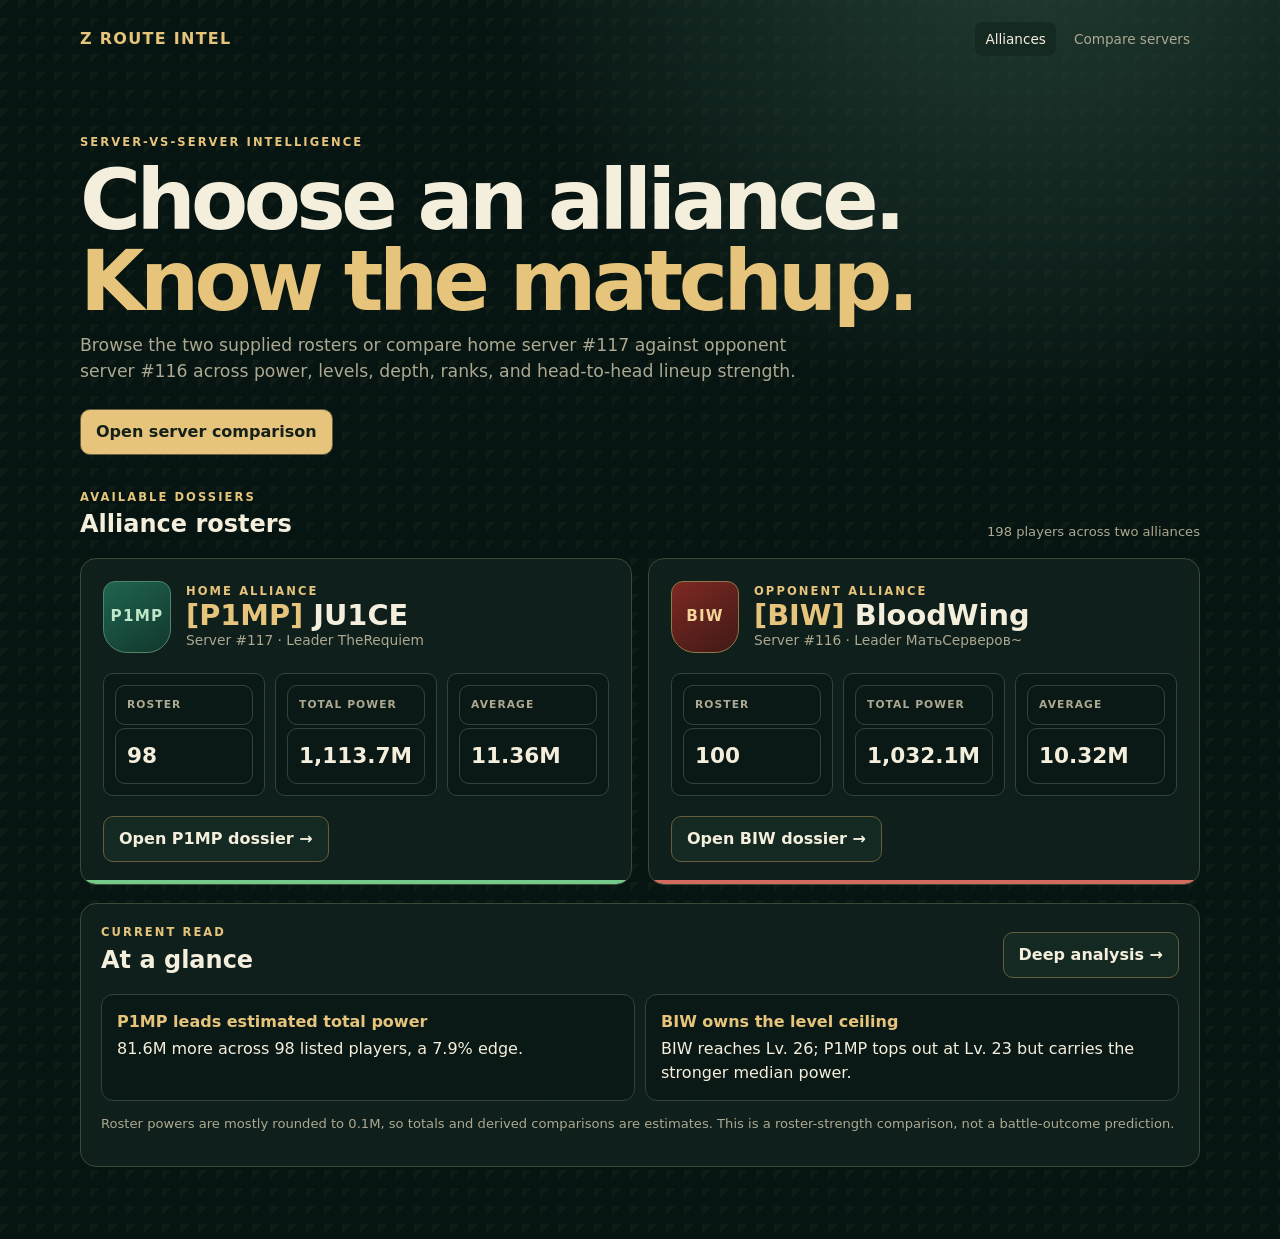
==== commit 7e5e9ca1: "Add missing P1MP R4 members" ====
--- a/intel/index.html
+++ b/intel/index.html
@@ -26,7 +26,7 @@
     </section>
 
     <section>
-      <div class="section-head"><div><div class="eyebrow">Available dossiers</div><h2>Alliance rosters</h2></div><div class="note">196 players across two alliances</div></div>
+      <div class="section-head"><div><div class="eyebrow">Available dossiers</div><h2>Alliance rosters</h2></div><div class="note">198 players across two alliances</div></div>
       <div id="alliances" class="alliance-grid"></div>
     </section>
 
--- a/intel/styles.css
+++ b/intel/styles.css
@@ -92,6 +92,7 @@
 tbody tr:hover { background: rgba(230,196,123,.04) }
 td:nth-child(n+3) { font-variant-numeric: tabular-nums }
 .rank span { display: inline-grid; min-width: 38px; padding: 4px 7px; place-items: center; border: 1px solid currentColor; border-radius: 7px 7px 11px 11px; font-size: .78rem; font-weight: 900 }
+.standing { width: 72px; color: var(--muted); font-weight: 850; font-variant-numeric: tabular-nums }
 .rank-r5 { color: #e1bd54 }.rank-r4 { color: #bd8ce0 }.rank-r3 { color: #6faedc }.rank-r2 { color: #db9a43 }.rank-r1 { color: #d46b5f }
 .power { color: var(--gold); font-weight: 800 }
 .role { color: var(--muted); font-size: .78rem }
@@ -144,9 +145,9 @@
   .controls { grid-template-columns: 1fr 1fr; gap: 8px; padding: 12px }.controls input { grid-column: 1/-1 }.controls button { grid-column: 1/-1 }
   .table-wrap { max-height: none; overflow: visible; padding: 10px }
   .roster table, .roster tbody { display: block; width: 100% }.roster thead { position: absolute; width: 1px; height: 1px; padding: 0; margin: -1px; overflow: hidden; clip: rect(0,0,0,0); white-space: nowrap; border: 0 }.roster tbody { display: grid; gap: 8px }
-  .roster tbody tr { display: grid; min-width: 0; grid-template-columns: auto minmax(0,1fr) auto; grid-template-areas: "rank name power" "rank level power"; gap: 1px 10px; align-items: center; padding: 11px 12px; border: 1px solid #334a42; border-left: 3px solid var(--rank-color,#53665d); border-radius: 12px; background: var(--panel-2) }
+  .roster tbody tr { display: grid; min-width: 0; grid-template-columns: auto auto minmax(0,1fr) auto; grid-template-areas: "standing rank name power" "standing rank level power"; gap: 1px 10px; align-items: center; padding: 11px 12px; border: 1px solid #334a42; border-left: 3px solid var(--rank-color,#53665d); border-radius: 12px; background: var(--panel-2) }
   .roster tbody tr.rank-r5 { --rank-color:#e1bd54 }.roster tbody tr.rank-r4 { --rank-color:#bd8ce0 }.roster tbody tr.rank-r3 { --rank-color:#6faedc }.roster tbody tr.rank-r2 { --rank-color:#db9a43 }.roster tbody tr.rank-r1 { --rank-color:#d46b5f }
-  .roster td { min-width: 0; padding: 0; border: 0 }.roster td:nth-child(1) { grid-area: rank }.roster td:nth-child(2) { grid-area: name; overflow-wrap: anywhere; font-weight: 750 }.roster td:nth-child(3) { grid-area: level; color: var(--muted); font-size: .82rem }.roster td:nth-child(4) { grid-area: power; text-align: right }
+  .roster td { min-width: 0; padding: 0; border: 0 }.roster td:nth-child(1) { grid-area: standing; width: auto }.roster td:nth-child(2) { grid-area: rank }.roster td:nth-child(3) { grid-area: name; overflow-wrap: anywhere; font-weight: 750 }.roster td:nth-child(4) { grid-area: level; color: var(--muted); font-size: .82rem }.roster td:nth-child(5) { grid-area: power; text-align: right }
   .compare-head { display: block; padding-top: 18px }.compare-controls { grid-template-columns: 1fr; margin-top: 20px }
   .comparison-metrics { grid-template-columns: 1fr }
   .section { padding: 15px }.section-head { align-items: start; flex-direction: column }
